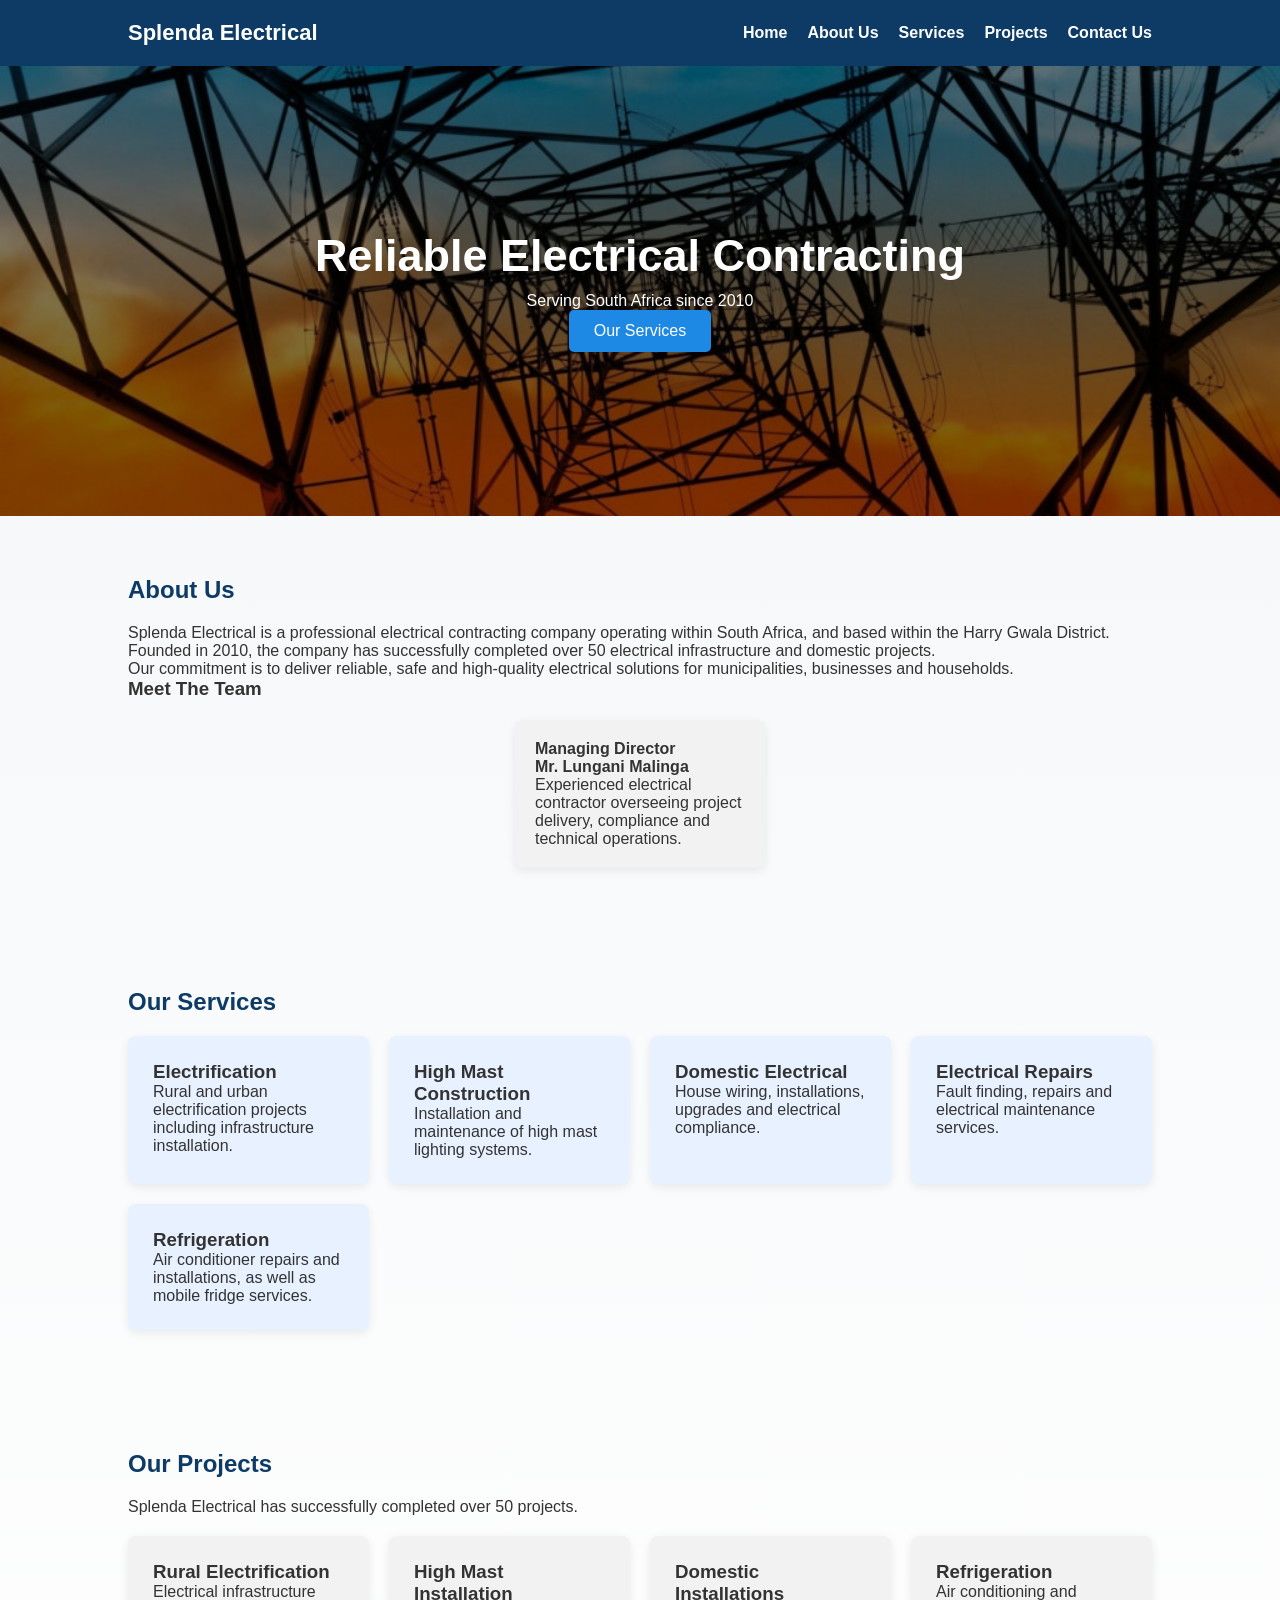
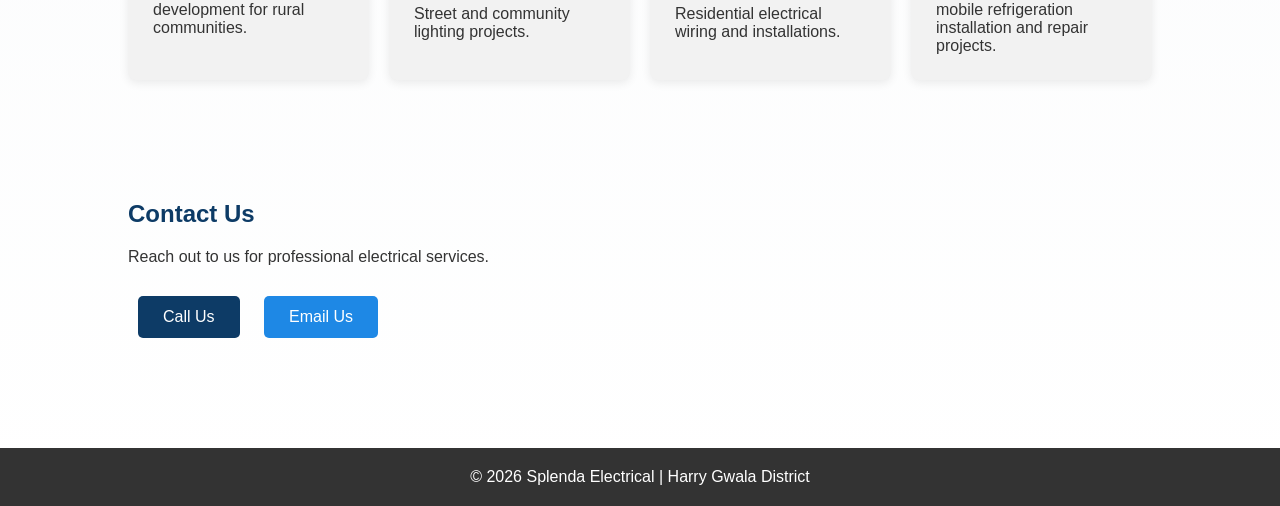
==== index.html @ 77dde3cf "Add files via upload" ====
<!DOCTYPE html>
<html lang="en">
<head>
<meta charset="UTF-8">
<meta name="viewport" content="width=device-width, initial-scale=1.0">
<title>Splenda Electrical</title>
<link rel="stylesheet" href="style.css">
<script defer src="script.js"></script>
</head>

<body>

<!-- Navigation -->
<nav>
    <div class="logo">Splenda Electrical</div>

    <ul class="nav-links">
        <li><a href="#home">Home</a></li>
        <li><a href="#about">About Us</a></li>
        <li><a href="#services">Services</a></li>
        <li><a href="#projects">Projects</a></li>
        <li><a href="#contact">Contact Us</a></li>
    </ul>
</nav>


<!-- Header -->
<header id="home"> 
    <div class="header-content">
        <h1>Reliable Electrical Contracting</h1>
        <p>Serving South Africa since 2010</p>
        <button onclick="scrollToSection('services')">Our Services</button>
    </div>
</header>


<!-- About -->
<section id="about">
<h2>About Us</h2>

<p>
Splenda Electrical is a professional electrical contracting company operating
within South Africa, and based within the Harry Gwala District. Founded in 2010, the company has successfully
completed over 50 electrical infrastructure and domestic projects.
</p>

<p>
Our commitment is to deliver reliable, safe and high-quality electrical
solutions for municipalities, businesses and households.
</p>


<h3>Meet The Team</h3>

<div class="team">

<div class="team-card">
<h4>Managing Director</h4>
<p><strong>Mr. Lungani Malinga</strong></p>
<p>Experienced electrical contractor overseeing project delivery, compliance and technical operations.</p>
</div>

</div>
</section>



<!-- Services -->
<section id="services">

<h2>Our Services</h2>

<div class="services-grid">

<div class="service-card">
<h3>Electrification</h3>
<p>Rural and urban electrification projects including infrastructure installation.</p>
</div>

<div class="service-card">
<h3>High Mast Construction</h3>
<p>Installation and maintenance of high mast lighting systems.</p>
</div>

<div class="service-card">
<h3>Domestic Electrical</h3>
<p>House wiring, installations, upgrades and electrical compliance.</p>
</div>

<div class="service-card">
<h3>Electrical Repairs</h3>
<p>Fault finding, repairs and electrical maintenance services.</p>
</div>

<div class="service-card">
<h3>Refrigeration</h3>
<p>Air conditioner repairs and installations, as well as mobile fridge services.</p>
</div>

</div>

</section>



<!-- Projects -->
<section id="projects">

<h2>Our Projects</h2>

<p>Splenda Electrical has successfully completed over 50 projects.</p>

<div class="projects-grid">

<div class="project-card" onclick="showProject('rural')">
<h3>Rural Electrification</h3>
<p>Electrical infrastructure development for rural communities.</p>
</div>

<div class="project-card" onclick="showProject('mast')">
<h3>High Mast Installation</h3>
<p>Street and community lighting projects.</p>
</div>

<div class="project-card" onclick="showProject('domestic')">
<h3>Domestic Installations</h3>
<p>Residential electrical wiring and installations.</p>
</div>

<div class="project-card" onclick="showProject('refrigeration')">
<h3>Refrigeration</h3>
<p>Air conditioning and mobile refrigeration installation and repair projects.</p>
</div>

</div>

<div id="project-gallery"></div>

</section>


<!-- Contact -->
<section id="contact">

<h2>Contact Us</h2>

<p>Reach out to us for professional electrical services.</p>

<div class="contact-buttons">
 
<a class="call-btn" href="tel:+27000000000">Call Us</a>

<a class="email-btn" href="mailto:info@splendaelectrical.co.za">Email Us</a>

</div>

</section>


<footer>
<p>© 2026 Splenda Electrical | Harry Gwala District</p>
</footer>

</body>
</html>
---- style.css ----
*{
margin:0;
padding:0;
box-sizing:border-box;
font-family:Arial, Helvetica, sans-serif;
}

body{
font-family: Arial, Helvetica, sans-serif;
margin:0;
background: linear-gradient(to bottom, #f4f6f8, #ffffff);
color:#333;
}


/* NAVBAR */

nav{
display:flex;
justify-content:space-between;
align-items:center;
padding:20px 10%;
background:#0d3b66;
color:white;
position:sticky;
top:0;
}

.logo{
font-size:22px;
font-weight:bold;
}

.nav-links{
display:flex;
list-style:none;
}

.nav-links li{
margin-left:20px;
}

.nav-links a{
color:white;
text-decoration:none;
font-weight:bold;
}


/* HEADER */

header{
height:450px;
background:url("images/header.jpg") center/cover no-repeat;
position:relative;
display:flex;
align-items:center;
justify-content:center;
text-align:center;
}

header::before{
content:"";
position:absolute;
top:0;
left:0;
width:100%;
height:100%;
background:rgba(0,0,0,0.5);
}

.header-content{
position:relative;
color:white;
}

.header-content h1{
font-size:45px;
margin-bottom:10px;
}

.header-content button{
padding:12px 25px;
border:none;
background:#1e88e5;
color:white;
font-size:16px;
cursor:pointer;
border-radius:5px;
}


/* SECTIONS */

section{
padding:60px 10%;
}

.service-card,
.project-card,
.team-card{
background:white;
padding:25px;
border-radius:8px;
box-shadow:0 3px 10px rgba(0,0,0,0.08);
transition:0.3s;
}

.service-card:hover,
.project-card:hover{
transform:translateY(-5px);
}

section h2{
color:#0d3b66;
margin-bottom:20px;
}


/* TEAM */

.team{
display:flex;
gap:20px;
justify-content:center;
margin-top:20px;
}

.team-card{
background:#f2f2f2;
padding:20px;
border-radius:8px;
width:250px;
}


/* SERVICES */

.services-grid{
display:grid;
grid-template-columns:repeat(auto-fit,minmax(220px,1fr));
gap:20px;
margin-top:20px;
}

.service-card{
background:#e8f1ff;
padding:25px;
border-radius:8px;
transition:0.3s;
}

.service-card:hover{
transform:translateY(-5px);
}


/* PROJECTS */

.projects-grid{
display:grid;
grid-template-columns:repeat(auto-fit,minmax(220px,1fr));
gap:20px;
margin-top:20px;
}

.project-card{
background:#f2f2f2;
padding:25px;
border-radius:8px;
transition:0.3s;
}

.project-card:hover{
background:#dbe9ff;
}


/* CONTACT */

.contact-buttons{
margin-top:20px;
}

.call-btn,
.email-btn{
display:inline-block;
padding:12px 25px;
margin:10px;
text-decoration:none;
border-radius:5px;
color:white;
}

.call-btn{
background:#0d3b66;
}

.email-btn{
background:#1e88e5;
}


/* FOOTER */

footer{
background:#333;
color:white;
text-align:center;
padding:20px;
margin-top:40px;
}

.gallery{
display:grid;
grid-template-columns:repeat(auto-fit,minmax(250px,1fr));
gap:20px;
margin-top:30px;
}

.gallery img{
width:100%;
border-radius:6px;
box-shadow:0 3px 8px rgba(0,0,0,0.2);
}
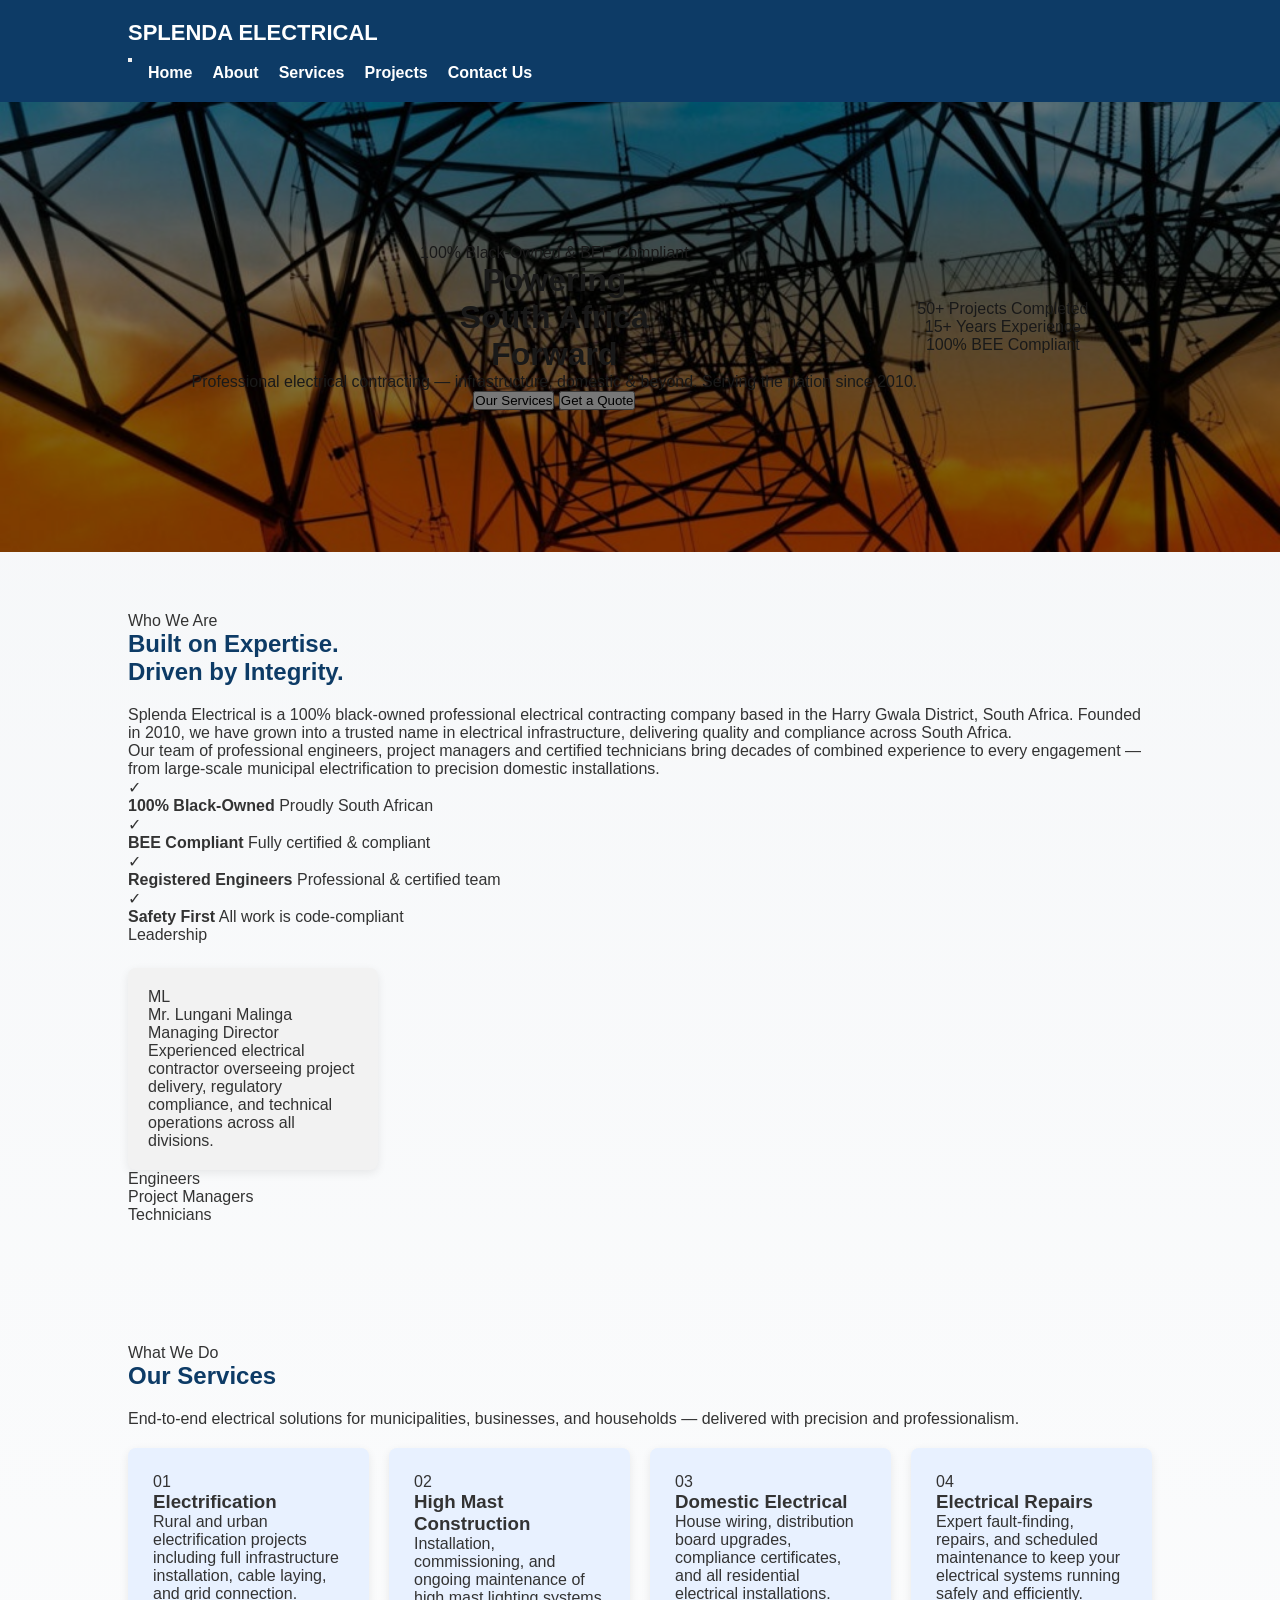
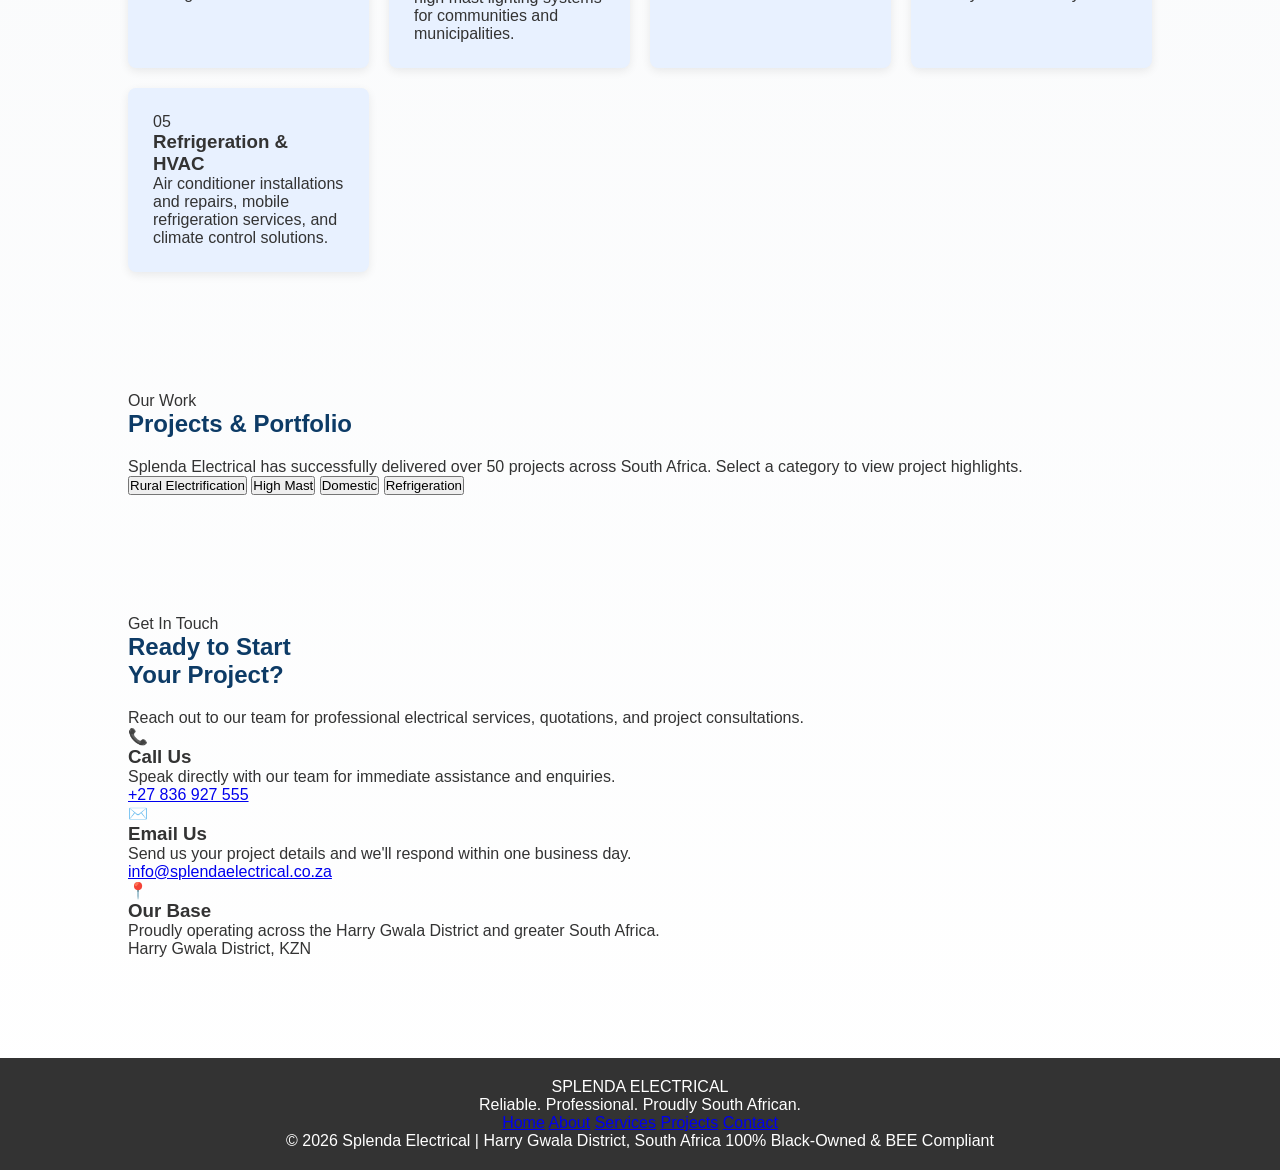
==== commit de158f29: "Revise index.html for branding and content updates Updated the HTML structure and content for improv" ====
--- a/index.html
+++ b/index.html
@@ -1,165 +1,281 @@
 <!DOCTYPE html>
 <html lang="en">
 <head>
-<meta charset="UTF-8">
-<meta name="viewport" content="width=device-width, initial-scale=1.0">
-<title>Splenda Electrical</title>
-<link rel="stylesheet" href="style.css">
-<script defer src="script.js"></script>
+  <meta charset="UTF-8" />
+  <meta name="viewport" content="width=device-width, initial-scale=1.0" />
+  <title>Splenda Electrical | Professional Electrical Contracting</title>
+  <link rel="preconnect" href="https://fonts.googleapis.com" />
+  <link rel="preconnect" href="https://fonts.gstatic.com" crossorigin />
+  <link href="https://fonts.googleapis.com/css2?family=Barlow+Condensed:wght@400;600;700;800&family=Barlow:wght@300;400;500;600&display=swap" rel="stylesheet" />
+  <link rel="stylesheet" href="style.css" />
+  <script defer src="script.js"></script>
 </head>
-
 <body>
 
-<!-- Navigation -->
-<nav>
-    <div class="logo">Splenda Electrical</div>
-
-    <ul class="nav-links">
-        <li><a href="#home">Home</a></li>
-        <li><a href="#about">About Us</a></li>
-        <li><a href="#services">Services</a></li>
-        <li><a href="#projects">Projects</a></li>
-        <li><a href="#contact">Contact Us</a></li>
-    </ul>
-</nav>
-
-
-<!-- Header -->
-<header id="home"> 
-    <div class="header-content">
-        <h1>Reliable Electrical Contracting</h1>
-        <p>Serving South Africa since 2010</p>
-        <button onclick="scrollToSection('services')">Our Services</button>
-    </div>
-</header>
-
-
-<!-- About -->
-<section id="about">
-<h2>About Us</h2>
-
-<p>
-Splenda Electrical is a professional electrical contracting company operating
-within South Africa, and based within the Harry Gwala District. Founded in 2010, the company has successfully
-completed over 50 electrical infrastructure and domestic projects.
-</p>
-
-<p>
-Our commitment is to deliver reliable, safe and high-quality electrical
-solutions for municipalities, businesses and households.
-</p>
-
-
-<h3>Meet The Team</h3>
-
-<div class="team">
-
-<div class="team-card">
-<h4>Managing Director</h4>
-<p><strong>Mr. Lungani Malinga</strong></p>
-<p>Experienced electrical contractor overseeing project delivery, compliance and technical operations.</p>
-</div>
-
-</div>
-</section>
-
-
-
-<!-- Services -->
-<section id="services">
-
-<h2>Our Services</h2>
-
-<div class="services-grid">
-
-<div class="service-card">
-<h3>Electrification</h3>
-<p>Rural and urban electrification projects including infrastructure installation.</p>
-</div>
-
-<div class="service-card">
-<h3>High Mast Construction</h3>
-<p>Installation and maintenance of high mast lighting systems.</p>
-</div>
-
-<div class="service-card">
-<h3>Domestic Electrical</h3>
-<p>House wiring, installations, upgrades and electrical compliance.</p>
-</div>
-
-<div class="service-card">
-<h3>Electrical Repairs</h3>
-<p>Fault finding, repairs and electrical maintenance services.</p>
-</div>
-
-<div class="service-card">
-<h3>Refrigeration</h3>
-<p>Air conditioner repairs and installations, as well as mobile fridge services.</p>
-</div>
-
-</div>
-
-</section>
-
-
-
-<!-- Projects -->
-<section id="projects">
-
-<h2>Our Projects</h2>
-
-<p>Splenda Electrical has successfully completed over 50 projects.</p>
-
-<div class="projects-grid">
-
-<div class="project-card" onclick="showProject('rural')">
-<h3>Rural Electrification</h3>
-<p>Electrical infrastructure development for rural communities.</p>
-</div>
-
-<div class="project-card" onclick="showProject('mast')">
-<h3>High Mast Installation</h3>
-<p>Street and community lighting projects.</p>
-</div>
-
-<div class="project-card" onclick="showProject('domestic')">
-<h3>Domestic Installations</h3>
-<p>Residential electrical wiring and installations.</p>
-</div>
-
-<div class="project-card" onclick="showProject('refrigeration')">
-<h3>Refrigeration</h3>
-<p>Air conditioning and mobile refrigeration installation and repair projects.</p>
-</div>
-
-</div>
-
-<div id="project-gallery"></div>
-
-</section>
-
-
-<!-- Contact -->
-<section id="contact">
-
-<h2>Contact Us</h2>
-
-<p>Reach out to us for professional electrical services.</p>
-
-<div class="contact-buttons">
- 
-<a class="call-btn" href="tel:+27000000000">Call Us</a>
-
-<a class="email-btn" href="mailto:info@splendaelectrical.co.za">Email Us</a>
-
-</div>
-
-</section>
-
-
-<footer>
-<p>© 2026 Splenda Electrical | Harry Gwala District</p>
-</footer>
+  <!-- ══════════════ NAVBAR ══════════════ -->
+  <nav id="navbar">
+    <div class="nav-inner">
+      <div class="logo">
+        <span class="logo-main">SPLENDA</span>
+        <span class="logo-sub">ELECTRICAL</span>
+      </div>
+
+      <button class="hamburger" id="hamburger" aria-label="Toggle menu">
+        <span></span><span></span><span></span>
+      </button>
+
+      <ul class="nav-links" id="nav-links">
+        <li><a href="#home" class="nav-link">Home</a></li>
+        <li><a href="#about" class="nav-link">About</a></li>
+        <li><a href="#services" class="nav-link">Services</a></li>
+        <li><a href="#projects" class="nav-link">Projects</a></li>
+        <li><a href="#contact" class="nav-link nav-cta">Contact Us</a></li>
+      </ul>
+    </div>
+  </nav>
+
+
+  <!-- ══════════════ HERO ══════════════ -->
+  <header id="home">
+    <div class="hero-overlay"></div>
+    <div class="hero-content">
+      <div class="hero-badge">100% Black-Owned &amp; BEE Compliant</div>
+      <h1 class="hero-title">
+        Powering<br />
+        <span class="accent">South Africa</span><br />
+        Forward
+      </h1>
+      <p class="hero-sub">Professional electrical contracting — infrastructure, domestic &amp; beyond. Serving the nation since 2010.</p>
+      <div class="hero-actions">
+        <button class="btn-primary" onclick="scrollToSection('services')">Our Services</button>
+        <button class="btn-ghost" onclick="scrollToSection('contact')">Get a Quote</button>
+      </div>
+    </div>
+    <div class="hero-stats">
+      <div class="stat">
+        <span class="stat-num">50+</span>
+        <span class="stat-label">Projects Completed</span>
+      </div>
+      <div class="stat-divider"></div>
+      <div class="stat">
+        <span class="stat-num">15+</span>
+        <span class="stat-label">Years Experience</span>
+      </div>
+      <div class="stat-divider"></div>
+      <div class="stat">
+        <span class="stat-num">100%</span>
+        <span class="stat-label">BEE Compliant</span>
+      </div>
+    </div>
+  </header>
+
+
+  <!-- ══════════════ ABOUT ══════════════ -->
+  <section id="about" class="section">
+    <div class="container">
+
+      <div class="section-label">Who We Are</div>
+      <h2 class="section-title">Built on Expertise.<br />Driven by Integrity.</h2>
+
+      <div class="about-grid">
+        <div class="about-text">
+          <p>Splenda Electrical is a 100% black-owned professional electrical contracting company based in the Harry Gwala District, South Africa. Founded in 2010, we have grown into a trusted name in electrical infrastructure, delivering quality and compliance across South Africa.</p>
+          <p>Our team of professional engineers, project managers and certified technicians bring decades of combined experience to every engagement — from large-scale municipal electrification to precision domestic installations.</p>
+
+          <div class="credentials">
+            <div class="credential-item">
+              <div class="credential-icon">✓</div>
+              <div>
+                <strong>100% Black-Owned</strong>
+                <span>Proudly South African</span>
+              </div>
+            </div>
+            <div class="credential-item">
+              <div class="credential-icon">✓</div>
+              <div>
+                <strong>BEE Compliant</strong>
+                <span>Fully certified &amp; compliant</span>
+              </div>
+            </div>
+            <div class="credential-item">
+              <div class="credential-icon">✓</div>
+              <div>
+                <strong>Registered Engineers</strong>
+                <span>Professional &amp; certified team</span>
+              </div>
+            </div>
+            <div class="credential-item">
+              <div class="credential-icon">✓</div>
+              <div>
+                <strong>Safety First</strong>
+                <span>All work is code-compliant</span>
+              </div>
+            </div>
+          </div>
+        </div>
+
+        <div class="about-team">
+          <div class="section-label" style="margin-bottom:24px;">Leadership</div>
+          <div class="team-card">
+            <div class="team-avatar">ML</div>
+            <div class="team-info">
+              <div class="team-name">Mr. Lungani Malinga</div>
+              <div class="team-role">Managing Director</div>
+              <p class="team-bio">Experienced electrical contractor overseeing project delivery, regulatory compliance, and technical operations across all divisions.</p>
+            </div>
+          </div>
+
+          <div class="team-pillars">
+            <div class="pillar">
+              <span class="pillar-icon"></span>
+              <span>Engineers</span>
+            </div>
+            <div class="pillar">
+              <span class="pillar-icon"></span>
+              <span>Project Managers</span>
+            </div>
+            <div class="pillar">
+              <span class="pillar-icon"></span>
+              <span>Technicians</span>
+            </div>
+          </div>
+        </div>
+      </div>
+
+    </div>
+  </section>
+
+
+  <!-- ══════════════ SERVICES ══════════════ -->
+  <section id="services" class="section section-dark">
+    <div class="container">
+
+      <div class="section-label light">What We Do</div>
+      <h2 class="section-title light">Our Services</h2>
+      <p class="section-intro light">End-to-end electrical solutions for municipalities, businesses, and households — delivered with precision and professionalism.</p>
+
+      <div class="services-grid">
+
+        <div class="service-card">
+          <div class="service-num">01</div>
+          <div class="service-icon"></div>
+          <h3>Electrification</h3>
+          <p>Rural and urban electrification projects including full infrastructure installation, cable laying, and grid connection.</p>
+        </div>
+
+        <div class="service-card">
+          <div class="service-num">02</div>
+          <div class="service-icon"></div>
+          <h3>High Mast Construction</h3>
+          <p>Installation, commissioning, and ongoing maintenance of high mast lighting systems for communities and municipalities.</p>
+        </div>
+
+        <div class="service-card">
+          <div class="service-num">03</div>
+          <div class="service-icon"></div>
+          <h3>Domestic Electrical</h3>
+          <p>House wiring, distribution board upgrades, compliance certificates, and all residential electrical installations.</p>
+        </div>
+
+        <div class="service-card">
+          <div class="service-num">04</div>
+          <div class="service-icon"></div>
+          <h3>Electrical Repairs</h3>
+          <p>Expert fault-finding, repairs, and scheduled maintenance to keep your electrical systems running safely and efficiently.</p>
+        </div>
+
+        <div class="service-card">
+          <div class="service-num">05</div>
+          <div class="service-icon"></div>
+          <h3>Refrigeration &amp; HVAC</h3>
+          <p>Air conditioner installations and repairs, mobile refrigeration services, and climate control solutions.</p>
+        </div>
+
+      </div>
+
+    </div>
+  </section>
+
+
+  <!-- ══════════════ PROJECTS ══════════════ -->
+  <section id="projects" class="section">
+    <div class="container">
+
+      <div class="section-label">Our Work</div>
+      <h2 class="section-title">Projects &amp; Portfolio</h2>
+      <p class="section-intro">Splenda Electrical has successfully delivered over 50 projects across South Africa. Select a category to view project highlights.</p>
+
+      <div class="project-tabs">
+        <button class="tab-btn active" onclick="showProject('rural', this)">Rural Electrification</button>
+        <button class="tab-btn" onclick="showProject('mast', this)">High Mast</button>
+        <button class="tab-btn" onclick="showProject('domestic', this)">Domestic</button>
+        <button class="tab-btn" onclick="showProject('refrigeration', this)">Refrigeration</button>
+      </div>
+
+      <div id="project-gallery" class="project-gallery-wrap"></div>
+
+    </div>
+  </section>
+
+
+  <!-- ══════════════ CONTACT ══════════════ -->
+  <section id="contact" class="section section-dark">
+    <div class="container">
+
+      <div class="section-label light">Get In Touch</div>
+      <h2 class="section-title light">Ready to Start<br />Your Project?</h2>
+      <p class="section-intro light">Reach out to our team for professional electrical services, quotations, and project consultations.</p>
+
+      <div class="contact-grid">
+
+        <div class="contact-card">
+          <div class="contact-card-icon">📞</div>
+          <h3>Call Us</h3>
+          <p>Speak directly with our team for immediate assistance and enquiries.</p>
+          <a class="btn-primary" href="tel:+27836927555">+27 836 927 555</a>
+        </div>
+
+        <div class="contact-card">
+          <div class="contact-card-icon">✉️</div>
+          <h3>Email Us</h3>
+          <p>Send us your project details and we'll respond within one business day.</p>
+          <a class="btn-primary" href="mailto:info@splendaelectrical.co.za">info@splendaelectrical.co.za</a>
+        </div>
+
+        <div class="contact-card">
+          <div class="contact-card-icon">📍</div>
+          <h3>Our Base</h3>
+          <p>Proudly operating across the Harry Gwala District and greater South Africa.</p>
+          <span class="btn-primary" style="cursor:default;">Harry Gwala District, KZN</span>
+        </div>
+
+      </div>
+
+    </div>
+  </section>
+
+
+  <!-- ══════════════ FOOTER ══════════════ -->
+  <footer>
+    <div class="footer-inner">
+      <div class="footer-logo">
+        <span class="logo-main">SPLENDA</span>
+        <span class="logo-sub">ELECTRICAL</span>
+      </div>
+      <p class="footer-tagline">Reliable. Professional. Proudly South African.</p>
+      <div class="footer-links">
+        <a href="#home">Home</a>
+        <a href="#about">About</a>
+        <a href="#services">Services</a>
+        <a href="#projects">Projects</a>
+        <a href="#contact">Contact</a>
+      </div>
+      <div class="footer-bottom">
+        <span>© 2026 Splenda Electrical | Harry Gwala District, South Africa</span>
+        <span>100% Black-Owned &amp; BEE Compliant</span>
+      </div>
+    </div>
+  </footer>
 
 </body>
-</html>+</html>
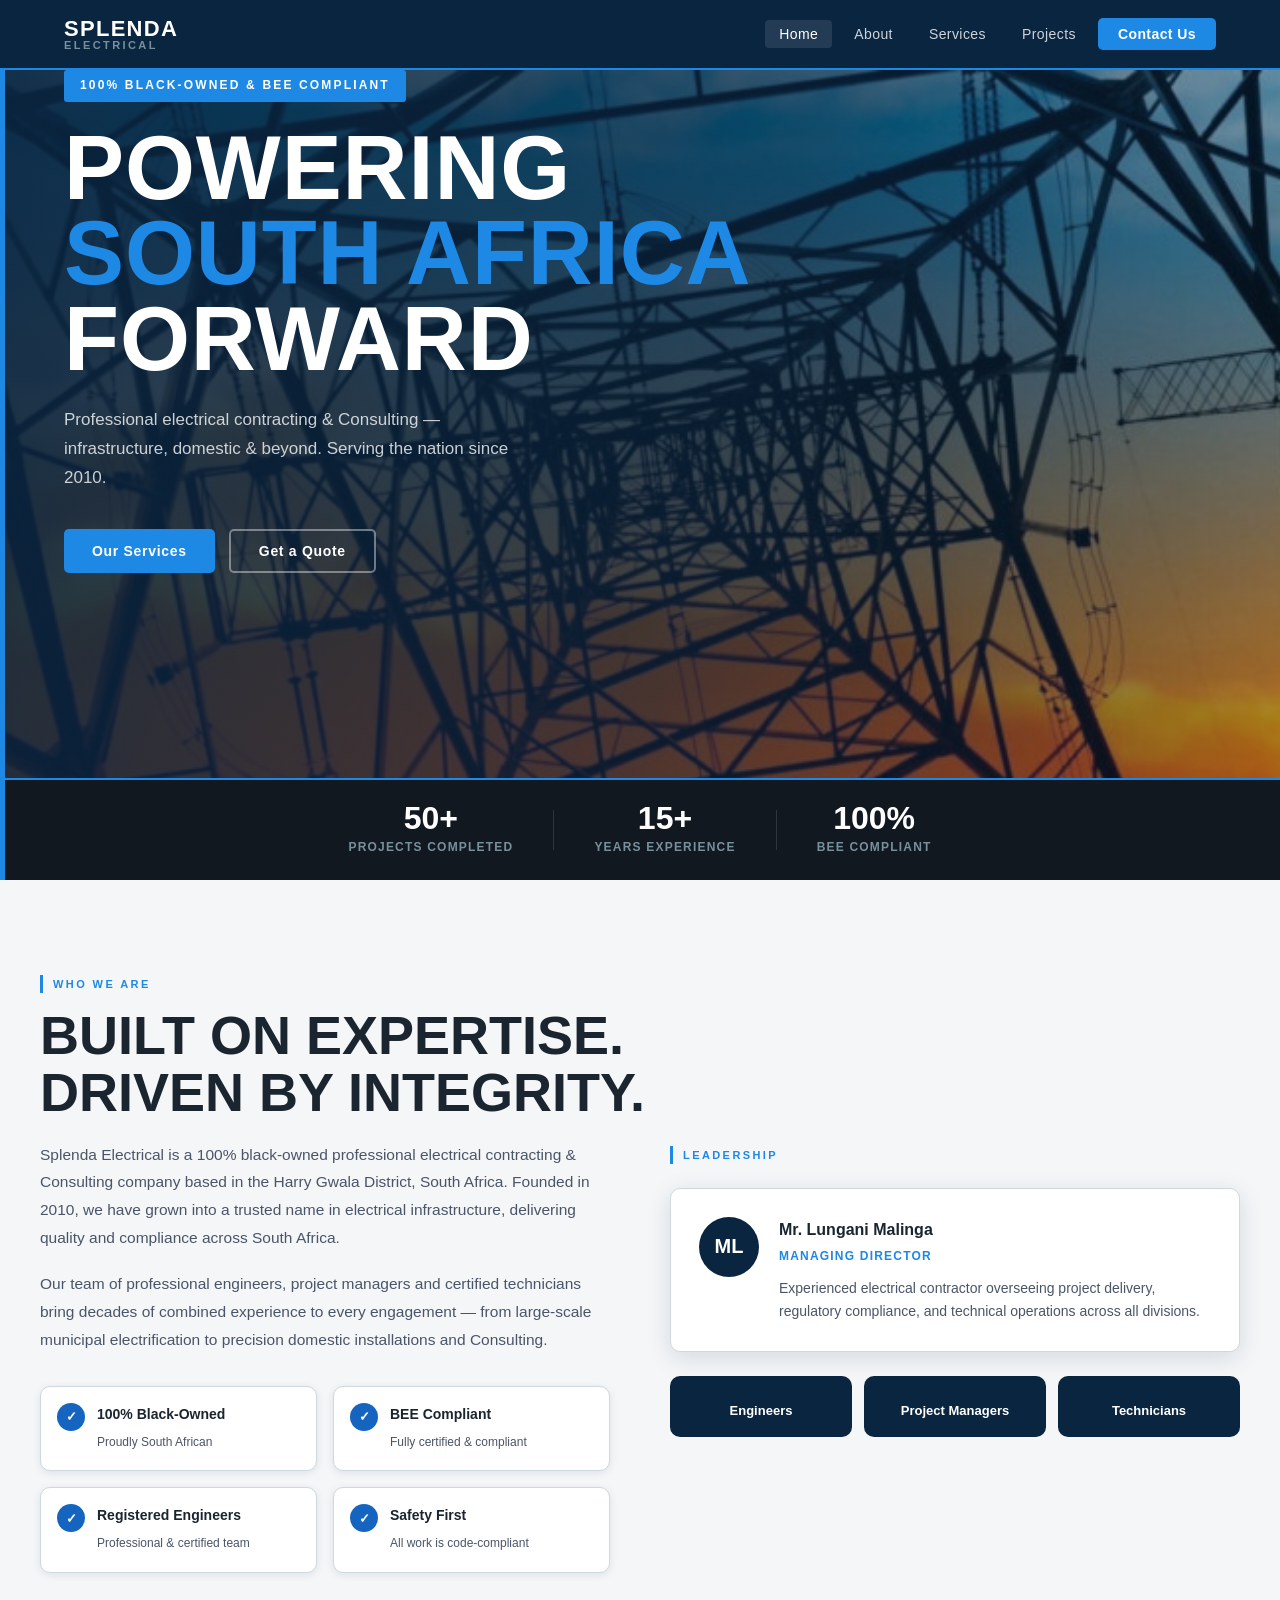
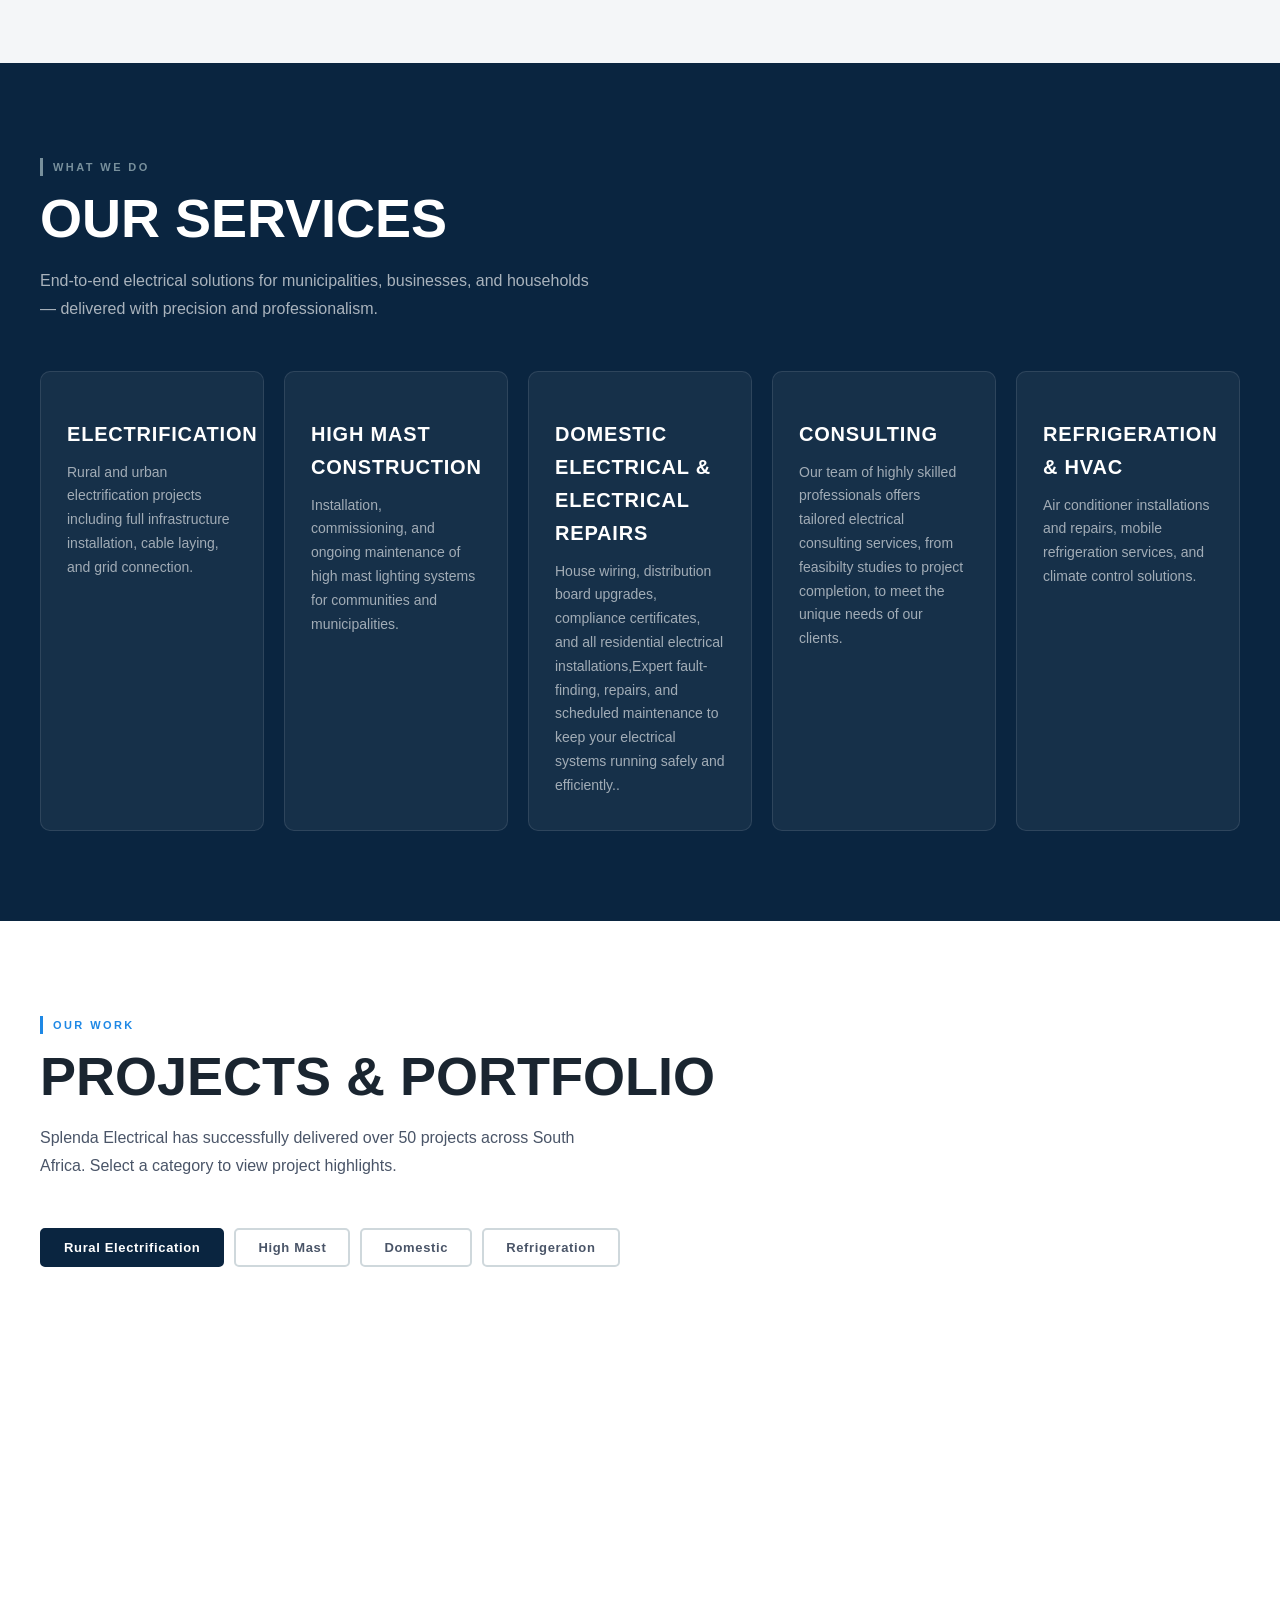
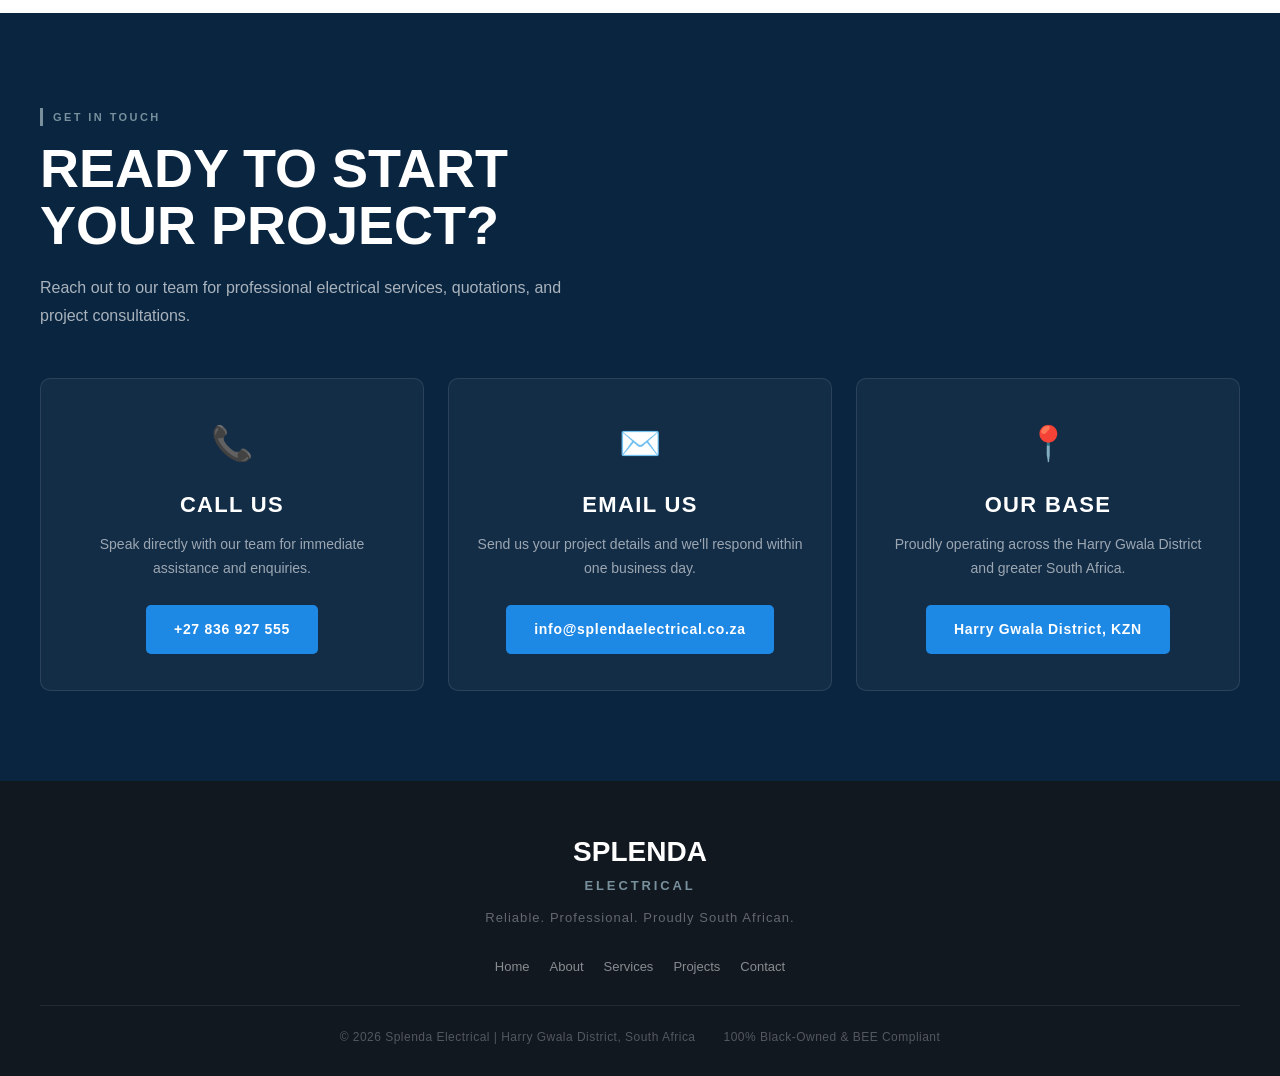
==== commit badeffd1: "Modify title and enhance services section Updated title and added consulting services to the offerin" ====
--- a/index.html
+++ b/index.html
@@ -3,7 +3,7 @@
 <head>
   <meta charset="UTF-8" />
   <meta name="viewport" content="width=device-width, initial-scale=1.0" />
-  <title>Splenda Electrical | Professional Electrical Contracting</title>
+  <title>Splenda Electrical | Professional Electrical Contracting & Consulting</title>
   <link rel="preconnect" href="https://fonts.googleapis.com" />
   <link rel="preconnect" href="https://fonts.gstatic.com" crossorigin />
   <link href="https://fonts.googleapis.com/css2?family=Barlow+Condensed:wght@400;600;700;800&family=Barlow:wght@300;400;500;600&display=swap" rel="stylesheet" />
@@ -45,7 +45,7 @@
         <span class="accent">South Africa</span><br />
         Forward
       </h1>
-      <p class="hero-sub">Professional electrical contracting — infrastructure, domestic &amp; beyond. Serving the nation since 2010.</p>
+      <p class="hero-sub">Professional electrical contracting & Consulting — infrastructure, domestic &amp; beyond. Serving the nation since 2010.</p>
       <div class="hero-actions">
         <button class="btn-primary" onclick="scrollToSection('services')">Our Services</button>
         <button class="btn-ghost" onclick="scrollToSection('contact')">Get a Quote</button>
@@ -79,8 +79,8 @@
 
       <div class="about-grid">
         <div class="about-text">
-          <p>Splenda Electrical is a 100% black-owned professional electrical contracting company based in the Harry Gwala District, South Africa. Founded in 2010, we have grown into a trusted name in electrical infrastructure, delivering quality and compliance across South Africa.</p>
-          <p>Our team of professional engineers, project managers and certified technicians bring decades of combined experience to every engagement — from large-scale municipal electrification to precision domestic installations.</p>
+          <p>Splenda Electrical is a 100% black-owned professional electrical contracting & Consulting company based in the Harry Gwala District, South Africa. Founded in 2010, we have grown into a trusted name in electrical infrastructure, delivering quality and compliance across South Africa.</p>
+          <p>Our team of professional engineers, project managers and certified technicians bring decades of combined experience to every engagement — from large-scale municipal electrification to precision domestic installations and Consulting.</p>
 
           <div class="credentials">
             <div class="credential-item">
@@ -157,35 +157,35 @@
       <div class="services-grid">
 
         <div class="service-card">
-          <div class="service-num">01</div>
+          <div class="service-num"></div>
           <div class="service-icon"></div>
           <h3>Electrification</h3>
           <p>Rural and urban electrification projects including full infrastructure installation, cable laying, and grid connection.</p>
         </div>
 
         <div class="service-card">
-          <div class="service-num">02</div>
+          <div class="service-num"></div>
           <div class="service-icon"></div>
           <h3>High Mast Construction</h3>
           <p>Installation, commissioning, and ongoing maintenance of high mast lighting systems for communities and municipalities.</p>
         </div>
 
         <div class="service-card">
-          <div class="service-num">03</div>
-          <div class="service-icon"></div>
-          <h3>Domestic Electrical</h3>
-          <p>House wiring, distribution board upgrades, compliance certificates, and all residential electrical installations.</p>
-        </div>
-
-        <div class="service-card">
-          <div class="service-num">04</div>
-          <div class="service-icon"></div>
-          <h3>Electrical Repairs</h3>
-          <p>Expert fault-finding, repairs, and scheduled maintenance to keep your electrical systems running safely and efficiently.</p>
-        </div>
-
-        <div class="service-card">
-          <div class="service-num">05</div>
+          <div class="service-num"></div>
+          <div class="service-icon"></div>
+          <h3>Domestic Electrical & Electrical Repairs</h3>
+          <p>House wiring, distribution board upgrades, compliance certificates, and all residential electrical installations,Expert fault-finding, repairs, and scheduled maintenance to keep your electrical systems running safely and efficiently..</p>
+        </div>
+
+        <div class="service-card">
+          <div class="service-num"></div>
+          <div class="service-icon"></div>
+          <h3>Consulting</h3>
+          <p>Our team of highly skilled professionals offers tailored electrical consulting services, from feasibilty studies to project completion, to meet the unique needs of our clients.</p>
+        </div>
+
+        <div class="service-card">
+          <div class="service-num"></div>
           <div class="service-icon"></div>
           <h3>Refrigeration &amp; HVAC</h3>
           <p>Air conditioner installations and repairs, mobile refrigeration services, and climate control solutions.</p>
--- a/style.css
+++ b/style.css
@@ -1,225 +1,814 @@
-*{
-margin:0;
-padding:0;
-box-sizing:border-box;
-font-family:Arial, Helvetica, sans-serif;
-}
-
-body{
-font-family: Arial, Helvetica, sans-serif;
-margin:0;
-background: linear-gradient(to bottom, #f4f6f8, #ffffff);
-color:#333;
-}
-
-
-/* NAVBAR */
-
-nav{
-display:flex;
-justify-content:space-between;
-align-items:center;
-padding:20px 10%;
-background:#0d3b66;
-color:white;
-position:sticky;
-top:0;
-}
-
-.logo{
-font-size:22px;
-font-weight:bold;
-}
-
-.nav-links{
-display:flex;
-list-style:none;
-}
-
-.nav-links li{
-margin-left:20px;
-}
-
-.nav-links a{
-color:white;
-text-decoration:none;
-font-weight:bold;
-}
-
-
-/* HEADER */
-
-header{
-height:450px;
-background:url("images/header.jpg") center/cover no-repeat;
-position:relative;
-display:flex;
-align-items:center;
-justify-content:center;
-text-align:center;
-}
-
-header::before{
-content:"";
-position:absolute;
-top:0;
-left:0;
-width:100%;
-height:100%;
-background:rgba(0,0,0,0.5);
-}
-
-.header-content{
-position:relative;
-color:white;
-}
-
-.header-content h1{
-font-size:45px;
-margin-bottom:10px;
-}
-
-.header-content button{
-padding:12px 25px;
-border:none;
-background:#1e88e5;
-color:white;
-font-size:16px;
-cursor:pointer;
-border-radius:5px;
-}
-
-
-/* SECTIONS */
-
-section{
-padding:60px 10%;
-}
-
-.service-card,
-.project-card,
-.team-card{
-background:white;
-padding:25px;
-border-radius:8px;
-box-shadow:0 3px 10px rgba(0,0,0,0.08);
-transition:0.3s;
-}
-
-.service-card:hover,
-.project-card:hover{
-transform:translateY(-5px);
-}
-
-section h2{
-color:#0d3b66;
-margin-bottom:20px;
-}
-
-
-/* TEAM */
-
-.team{
-display:flex;
-gap:20px;
-justify-content:center;
-margin-top:20px;
-}
-
-.team-card{
-background:#f2f2f2;
-padding:20px;
-border-radius:8px;
-width:250px;
-}
-
-
-/* SERVICES */
-
-.services-grid{
-display:grid;
-grid-template-columns:repeat(auto-fit,minmax(220px,1fr));
-gap:20px;
-margin-top:20px;
-}
-
-.service-card{
-background:#e8f1ff;
-padding:25px;
-border-radius:8px;
-transition:0.3s;
-}
-
-.service-card:hover{
-transform:translateY(-5px);
-}
-
-
-/* PROJECTS */
-
-.projects-grid{
-display:grid;
-grid-template-columns:repeat(auto-fit,minmax(220px,1fr));
-gap:20px;
-margin-top:20px;
-}
-
-.project-card{
-background:#f2f2f2;
-padding:25px;
-border-radius:8px;
-transition:0.3s;
-}
-
-.project-card:hover{
-background:#dbe9ff;
-}
-
-
-/* CONTACT */
-
-.contact-buttons{
-margin-top:20px;
-}
-
-.call-btn,
-.email-btn{
-display:inline-block;
-padding:12px 25px;
-margin:10px;
-text-decoration:none;
-border-radius:5px;
-color:white;
-}
-
-.call-btn{
-background:#0d3b66;
-}
-
-.email-btn{
-background:#1e88e5;
-}
-
-
-/* FOOTER */
-
-footer{
-background:#333;
-color:white;
-text-align:center;
-padding:20px;
-margin-top:40px;
-}
-
-.gallery{
-display:grid;
-grid-template-columns:repeat(auto-fit,minmax(250px,1fr));
-gap:20px;
-margin-top:30px;
-}
-
-.gallery img{
-width:100%;
-border-radius:6px;
-box-shadow:0 3px 8px rgba(0,0,0,0.2);
-}+/* ══════════════════════════════════════════
+   SPLENDA ELECTRICAL — CORPORATE STYLESHEET
+   Palette: Navy Blue · Steel Grey · Black · White
+   ══════════════════════════════════════════ */
+
+:root {
+  --navy:          #0a2540;
+  --navy-light:    #0f3460;
+  --blue:          #1565c0;
+  --blue-bright:   #1e88e5;
+  --steel:         #546e7a;
+  --steel-light:   #78909c;
+  --grey-bg:       #eceff1;
+  --grey-border:   #cfd8dc;
+  --dark:          #111820;
+  --white:         #ffffff;
+  --off-white:     #f4f6f8;
+  --text:          #1a2530;
+  --text-light:    #4a5568;
+  --shadow-sm:     0 2px 8px rgba(10,37,64,0.09);
+  --shadow-md:     0 6px 24px rgba(10,37,64,0.13);
+  --shadow-lg:     0 16px 48px rgba(10,37,64,0.18);
+  --radius:        10px;
+  --transition:    0.28s ease;
+}
+
+/* ── Reset ── */
+*, *::before, *::after {
+  margin: 0; padding: 0; box-sizing: border-box;
+}
+
+html { scroll-behavior: smooth; }
+
+body {
+  font-family: 'Barlow', sans-serif;
+  font-weight: 400;
+  color: var(--text);
+  background: var(--white);
+  line-height: 1.65;
+  -webkit-font-smoothing: antialiased;
+}
+
+img { display: block; width: 100%; }
+a   { text-decoration: none; }
+
+/* ══════════════════════════════════════════
+   NAVBAR
+   ══════════════════════════════════════════ */
+#navbar {
+  position: sticky;
+  top: 0;
+  z-index: 1000;
+  background: var(--navy);
+  border-bottom: 2px solid var(--blue-bright);
+  transition: box-shadow var(--transition);
+}
+
+#navbar.scrolled { box-shadow: var(--shadow-lg); }
+
+.nav-inner {
+  max-width: 1200px;
+  margin: 0 auto;
+  padding: 0 24px;
+  height: 68px;
+  display: flex;
+  align-items: center;
+  justify-content: space-between;
+}
+
+.logo {
+  display: flex;
+  flex-direction: column;
+  line-height: 1;
+  letter-spacing: 0.08em;
+}
+
+.logo-main {
+  font-family: 'Barlow Condensed', sans-serif;
+  font-weight: 800;
+  font-size: 22px;
+  color: var(--white);
+}
+
+.logo-sub {
+  font-family: 'Barlow Condensed', sans-serif;
+  font-weight: 600;
+  font-size: 11px;
+  color: var(--steel-light);
+  letter-spacing: 0.22em;
+}
+
+.nav-links {
+  list-style: none;
+  display: flex;
+  align-items: center;
+  gap: 8px;
+}
+
+.nav-link {
+  font-family: 'Barlow', sans-serif;
+  font-weight: 500;
+  font-size: 14px;
+  color: rgba(255,255,255,0.80);
+  padding: 6px 14px;
+  border-radius: 4px;
+  transition: color var(--transition), background var(--transition);
+  letter-spacing: 0.03em;
+}
+
+.nav-link:hover {
+  color: var(--white);
+  background: rgba(255,255,255,0.09);
+}
+
+.nav-cta {
+  background: var(--blue-bright);
+  color: var(--white) !important;
+  font-weight: 700;
+  padding: 8px 20px;
+  border-radius: 5px;
+}
+
+.nav-cta:hover {
+  background: #2196f3 !important;
+  color: var(--white) !important;
+}
+
+/* Hamburger */
+.hamburger {
+  display: none;
+  flex-direction: column;
+  gap: 5px;
+  background: none;
+  border: none;
+  cursor: pointer;
+  padding: 4px;
+}
+
+.hamburger span {
+  display: block;
+  width: 24px;
+  height: 2px;
+  background: var(--white);
+  border-radius: 2px;
+  transition: var(--transition);
+}
+
+/* ══════════════════════════════════════════
+   HERO
+   ══════════════════════════════════════════ */
+header#home {
+  position: relative;
+  min-height: 90vh;
+  display: flex;
+  flex-direction: column;
+  justify-content: center;
+  align-items: flex-start;
+  background: url('images/header.jpg') center / cover no-repeat;
+  overflow: hidden;
+}
+
+.hero-overlay {
+  position: absolute;
+  inset: 0;
+  background: linear-gradient(
+    105deg,
+    rgba(10,37,64,0.94) 0%,
+    rgba(10,37,64,0.72) 55%,
+    rgba(10,37,64,0.32) 100%
+  );
+}
+
+/* Blue left stripe */
+header#home::after {
+  content: '';
+  position: absolute;
+  left: 0;
+  top: 0;
+  width: 5px;
+  height: 100%;
+  background: var(--blue-bright);
+}
+
+.hero-content {
+  position: relative;
+  max-width: 1200px;
+  width: 100%;
+  margin: 0 auto;
+  padding: 0 24px;
+}
+
+.hero-badge {
+  display: inline-block;
+  background: var(--blue-bright);
+  color: var(--white);
+  font-family: 'Barlow Condensed', sans-serif;
+  font-weight: 700;
+  font-size: 12px;
+  letter-spacing: 0.18em;
+  text-transform: uppercase;
+  padding: 6px 16px;
+  border-radius: 3px;
+  margin-bottom: 24px;
+}
+
+.hero-title {
+  font-family: 'Barlow Condensed', sans-serif;
+  font-weight: 800;
+  font-size: clamp(48px, 8vw, 90px);
+  line-height: 0.95;
+  color: var(--white);
+  text-transform: uppercase;
+  letter-spacing: 0.01em;
+  margin-bottom: 24px;
+}
+
+.hero-title .accent { color: var(--blue-bright); }
+
+.hero-sub {
+  font-size: clamp(15px, 2vw, 17px);
+  font-weight: 300;
+  color: rgba(255,255,255,0.78);
+  max-width: 480px;
+  margin-bottom: 36px;
+  line-height: 1.7;
+}
+
+.hero-actions {
+  display: flex;
+  gap: 14px;
+  flex-wrap: wrap;
+}
+
+/* Stats bar */
+.hero-stats {
+  position: relative;
+  width: 100%;
+  background: var(--dark);
+  border-top: 2px solid var(--blue-bright);
+  display: flex;
+  align-items: center;
+  justify-content: center;
+  gap: 0;
+  padding: 22px 24px;
+  margin-top: auto;
+}
+
+.stat {
+  display: flex;
+  flex-direction: column;
+  align-items: center;
+  padding: 0 40px;
+}
+
+.stat-num {
+  font-family: 'Barlow Condensed', sans-serif;
+  font-weight: 800;
+  font-size: 32px;
+  color: var(--white);
+  line-height: 1;
+}
+
+.stat-label {
+  font-size: 12px;
+  font-weight: 600;
+  text-transform: uppercase;
+  letter-spacing: 0.1em;
+  color: var(--steel-light);
+  margin-top: 4px;
+}
+
+.stat-divider {
+  width: 1px;
+  height: 40px;
+  background: rgba(255,255,255,0.12);
+}
+
+/* ══════════════════════════════════════════
+   BUTTONS
+   ══════════════════════════════════════════ */
+.btn-primary {
+  display: inline-block;
+  background: var(--blue-bright);
+  color: var(--white);
+  font-family: 'Barlow', sans-serif;
+  font-weight: 700;
+  font-size: 14px;
+  letter-spacing: 0.05em;
+  padding: 13px 28px;
+  border-radius: 5px;
+  border: none;
+  cursor: pointer;
+  transition: background var(--transition), transform var(--transition), box-shadow var(--transition);
+  text-align: center;
+}
+
+.btn-primary:hover {
+  background: #2196f3;
+  transform: translateY(-2px);
+  box-shadow: 0 6px 20px rgba(30,136,229,0.38);
+}
+
+.btn-ghost {
+  display: inline-block;
+  background: transparent;
+  color: var(--white);
+  font-family: 'Barlow', sans-serif;
+  font-weight: 600;
+  font-size: 14px;
+  letter-spacing: 0.05em;
+  padding: 12px 28px;
+  border-radius: 5px;
+  border: 2px solid rgba(255,255,255,0.40);
+  cursor: pointer;
+  transition: border-color var(--transition), background var(--transition);
+}
+
+.btn-ghost:hover {
+  border-color: var(--white);
+  background: rgba(255,255,255,0.08);
+}
+
+/* ══════════════════════════════════════════
+   SECTION SHARED
+   ══════════════════════════════════════════ */
+.section { padding: 90px 24px; }
+
+.section-dark { background: var(--navy); }
+
+.container {
+  max-width: 1200px;
+  margin: 0 auto;
+}
+
+.section-label {
+  display: inline-block;
+  font-family: 'Barlow Condensed', sans-serif;
+  font-weight: 700;
+  font-size: 11px;
+  letter-spacing: 0.22em;
+  text-transform: uppercase;
+  color: var(--blue-bright);
+  border-left: 3px solid var(--blue-bright);
+  padding-left: 10px;
+  margin-bottom: 14px;
+}
+
+.section-label.light { color: var(--steel-light); border-color: var(--steel-light); }
+
+.section-title {
+  font-family: 'Barlow Condensed', sans-serif;
+  font-weight: 800;
+  font-size: clamp(34px, 5vw, 54px);
+  line-height: 1.05;
+  color: var(--text);
+  text-transform: uppercase;
+  margin-bottom: 20px;
+}
+
+.section-title.light { color: var(--white); }
+
+.section-intro {
+  font-size: 16px;
+  color: var(--text-light);
+  max-width: 560px;
+  margin-bottom: 48px;
+  line-height: 1.75;
+}
+
+.section-intro.light { color: rgba(255,255,255,0.65); }
+
+/* ══════════════════════════════════════════
+   ABOUT
+   ══════════════════════════════════════════ */
+#about { background: var(--off-white); }
+
+.about-grid {
+  display: grid;
+  grid-template-columns: 1fr 1fr;
+  gap: 60px;
+  align-items: start;
+}
+
+.about-text p {
+  font-size: 15.5px;
+  color: var(--text-light);
+  margin-bottom: 18px;
+  line-height: 1.80;
+}
+
+.credentials {
+  margin-top: 32px;
+  display: grid;
+  grid-template-columns: 1fr 1fr;
+  gap: 16px;
+}
+
+.credential-item {
+  display: flex;
+  align-items: flex-start;
+  gap: 12px;
+  background: var(--white);
+  padding: 16px;
+  border-radius: var(--radius);
+  border: 1px solid var(--grey-border);
+  box-shadow: var(--shadow-sm);
+}
+
+.credential-icon {
+  width: 28px;
+  height: 28px;
+  background: var(--blue);
+  color: var(--white);
+  font-weight: 700;
+  border-radius: 50%;
+  display: flex;
+  align-items: center;
+  justify-content: center;
+  font-size: 13px;
+  flex-shrink: 0;
+}
+
+.credential-item strong {
+  display: block;
+  font-size: 14px;
+  font-weight: 700;
+  color: var(--text);
+  margin-bottom: 2px;
+}
+
+.credential-item span {
+  font-size: 12px;
+  color: var(--text-light);
+}
+
+/* Team */
+.team-card {
+  display: flex;
+  gap: 20px;
+  background: var(--white);
+  border-radius: var(--radius);
+  padding: 28px;
+  border: 1px solid var(--grey-border);
+  box-shadow: var(--shadow-md);
+  margin-bottom: 24px;
+}
+
+.team-avatar {
+  width: 60px;
+  height: 60px;
+  background: var(--navy);
+  color: var(--white);
+  font-family: 'Barlow Condensed', sans-serif;
+  font-weight: 800;
+  font-size: 20px;
+  border-radius: 50%;
+  display: flex;
+  align-items: center;
+  justify-content: center;
+  flex-shrink: 0;
+}
+
+.team-name {
+  font-weight: 700;
+  font-size: 16px;
+  color: var(--text);
+}
+
+.team-role {
+  font-size: 12px;
+  font-weight: 600;
+  letter-spacing: 0.1em;
+  text-transform: uppercase;
+  color: var(--blue-bright);
+  margin: 4px 0 10px;
+}
+
+.team-bio {
+  font-size: 14px;
+  color: var(--text-light);
+  line-height: 1.65;
+}
+
+.team-pillars {
+  display: flex;
+  gap: 12px;
+}
+
+.pillar {
+  flex: 1;
+  background: var(--navy);
+  color: var(--white);
+  border-radius: var(--radius);
+  padding: 16px 12px;
+  text-align: center;
+  font-size: 13px;
+  font-weight: 600;
+  display: flex;
+  flex-direction: column;
+  gap: 8px;
+  align-items: center;
+}
+
+.pillar-icon { font-size: 22px; }
+
+/* ══════════════════════════════════════════
+   SERVICES
+   ══════════════════════════════════════════ */
+.services-grid {
+  display: grid;
+  grid-template-columns: repeat(auto-fit, minmax(220px, 1fr));
+  gap: 20px;
+}
+
+.service-card {
+  background: rgba(255,255,255,0.05);
+  border: 1px solid rgba(255,255,255,0.10);
+  border-radius: var(--radius);
+  padding: 32px 26px;
+  position: relative;
+  overflow: hidden;
+  transition: background var(--transition), transform var(--transition), border-color var(--transition);
+}
+
+.service-card::before {
+  content: '';
+  position: absolute;
+  top: 0;
+  left: 0;
+  width: 3px;
+  height: 0;
+  background: var(--blue-bright);
+  border-radius: 0 0 3px 0;
+  transition: height 0.4s ease;
+}
+
+.service-card:hover {
+  background: rgba(255,255,255,0.08);
+  border-color: var(--blue-bright);
+  transform: translateY(-4px);
+}
+
+.service-card:hover::before { height: 100%; }
+
+.service-num {
+  font-family: 'Barlow Condensed', sans-serif;
+  font-weight: 800;
+  font-size: 42px;
+  color: rgba(255,255,255,0.08);
+  line-height: 1;
+  margin-bottom: 8px;
+}
+
+.service-icon { font-size: 26px; margin-bottom: 14px; }
+
+.service-card h3 {
+  font-family: 'Barlow Condensed', sans-serif;
+  font-weight: 700;
+  font-size: 20px;
+  color: var(--white);
+  text-transform: uppercase;
+  letter-spacing: 0.04em;
+  margin-bottom: 10px;
+}
+
+.service-card p {
+  font-size: 14px;
+  color: rgba(255,255,255,0.60);
+  line-height: 1.7;
+}
+
+/* ══════════════════════════════════════════
+   PROJECTS
+   ══════════════════════════════════════════ */
+#projects { background: var(--white); }
+
+.project-tabs {
+  display: flex;
+  flex-wrap: wrap;
+  gap: 10px;
+  margin-bottom: 36px;
+}
+
+.tab-btn {
+  font-family: 'Barlow', sans-serif;
+  font-weight: 600;
+  font-size: 13px;
+  letter-spacing: 0.05em;
+  padding: 10px 22px;
+  border-radius: 5px;
+  border: 2px solid var(--grey-border);
+  background: transparent;
+  color: var(--text-light);
+  cursor: pointer;
+  transition: all var(--transition);
+}
+
+.tab-btn:hover,
+.tab-btn.active {
+  background: var(--navy);
+  border-color: var(--navy);
+  color: var(--white);
+}
+
+.project-gallery-wrap { min-height: 220px; }
+
+.gallery {
+  display: grid;
+  grid-template-columns: repeat(auto-fit, minmax(260px, 1fr));
+  gap: 20px;
+  animation: fadeUp 0.4s ease;
+}
+
+@keyframes fadeUp {
+  from { opacity: 0; transform: translateY(16px); }
+  to   { opacity: 1; transform: translateY(0); }
+}
+
+.gallery-item {
+  position: relative;
+  border-radius: var(--radius);
+  overflow: hidden;
+  box-shadow: var(--shadow-md);
+  background: var(--off-white);
+  aspect-ratio: 4/3;
+}
+
+.gallery-item img {
+  width: 100%;
+  height: 100%;
+  object-fit: cover;
+  transition: transform 0.4s ease;
+}
+
+.gallery-item:hover img { transform: scale(1.04); }
+
+.gallery-placeholder {
+  width: 100%;
+  aspect-ratio: 4/3;
+  background: linear-gradient(135deg, var(--navy) 0%, var(--navy-light) 100%);
+  border-radius: var(--radius);
+  display: flex;
+  flex-direction: column;
+  align-items: center;
+  justify-content: center;
+  color: rgba(255,255,255,0.45);
+  font-size: 13px;
+  font-weight: 500;
+  gap: 10px;
+  letter-spacing: 0.05em;
+}
+
+.gallery-placeholder .ph-icon { font-size: 32px; }
+
+/* ══════════════════════════════════════════
+   CONTACT
+   ══════════════════════════════════════════ */
+.contact-grid {
+  display: grid;
+  grid-template-columns: repeat(auto-fit, minmax(240px, 1fr));
+  gap: 24px;
+}
+
+.contact-card {
+  background: rgba(255,255,255,0.04);
+  border: 1px solid rgba(255,255,255,0.10);
+  border-radius: var(--radius);
+  padding: 36px 28px;
+  text-align: center;
+  transition: background var(--transition), border-color var(--transition);
+}
+
+.contact-card:hover {
+  background: rgba(255,255,255,0.08);
+  border-color: var(--blue-bright);
+}
+
+.contact-card-icon { font-size: 34px; margin-bottom: 16px; }
+
+.contact-card h3 {
+  font-family: 'Barlow Condensed', sans-serif;
+  font-weight: 700;
+  font-size: 22px;
+  color: var(--white);
+  text-transform: uppercase;
+  letter-spacing: 0.06em;
+  margin-bottom: 10px;
+}
+
+.contact-card p {
+  font-size: 14px;
+  color: rgba(255,255,255,0.58);
+  margin-bottom: 24px;
+  line-height: 1.7;
+}
+
+/* ══════════════════════════════════════════
+   FOOTER
+   ══════════════════════════════════════════ */
+footer {
+  background: var(--dark);
+  padding: 48px 24px 28px;
+}
+
+.footer-inner {
+  max-width: 1200px;
+  margin: 0 auto;
+  text-align: center;
+}
+
+.footer-logo {
+  display: flex;
+  flex-direction: column;
+  align-items: center;
+  margin-bottom: 10px;
+}
+
+.footer-logo .logo-main { font-size: 28px; color: var(--white); }
+.footer-logo .logo-sub  { font-size: 13px; color: var(--steel-light); }
+
+.footer-tagline {
+  font-size: 13px;
+  color: rgba(255,255,255,0.35);
+  letter-spacing: 0.08em;
+  margin-bottom: 28px;
+}
+
+.footer-links {
+  display: flex;
+  flex-wrap: wrap;
+  justify-content: center;
+  gap: 6px 20px;
+  margin-bottom: 28px;
+}
+
+.footer-links a {
+  font-size: 13px;
+  font-weight: 500;
+  color: rgba(255,255,255,0.50);
+  transition: color var(--transition);
+}
+
+.footer-links a:hover { color: var(--blue-bright); }
+
+.footer-bottom {
+  display: flex;
+  flex-wrap: wrap;
+  justify-content: center;
+  gap: 6px 28px;
+  border-top: 1px solid rgba(255,255,255,0.08);
+  padding-top: 22px;
+  font-size: 12px;
+  color: rgba(255,255,255,0.28);
+  letter-spacing: 0.04em;
+}
+
+/* ══════════════════════════════════════════
+   RESPONSIVE
+   ══════════════════════════════════════════ */
+@media (max-width: 900px) {
+  .about-grid { grid-template-columns: 1fr; gap: 40px; }
+}
+
+@media (max-width: 768px) {
+  .hamburger { display: flex; }
+
+  .nav-links {
+    display: none;
+    flex-direction: column;
+    position: absolute;
+    top: 68px;
+    left: 0;
+    width: 100%;
+    background: var(--navy);
+    padding: 16px 0 24px;
+    border-top: 1px solid rgba(255,255,255,0.10);
+    gap: 2px;
+  }
+
+  .nav-links.open { display: flex; }
+
+  .nav-link { padding: 12px 28px; border-radius: 0; font-size: 15px; }
+
+  .nav-cta {
+    margin: 10px 28px 0;
+    text-align: center;
+    padding: 12px 28px;
+  }
+
+  header#home { min-height: 80vh; }
+  .hero-title  { font-size: clamp(40px, 10vw, 64px); }
+
+  .hero-stats {
+    flex-direction: column;
+    gap: 16px;
+    padding: 28px 24px;
+  }
+
+  .stat { padding: 0; }
+  .stat-divider { width: 80px; height: 1px; }
+
+  .credentials { grid-template-columns: 1fr; }
+  .team-pillars { flex-direction: column; }
+
+  .section { padding: 60px 20px; }
+}
+
+@media (max-width: 480px) {
+  .hero-actions { flex-direction: column; }
+  .btn-primary, .btn-ghost { width: 100%; text-align: center; }
+  .project-tabs { gap: 8px; }
+  .tab-btn { font-size: 12px; padding: 8px 14px; }
+  .stat-num { font-size: 26px; }
+}
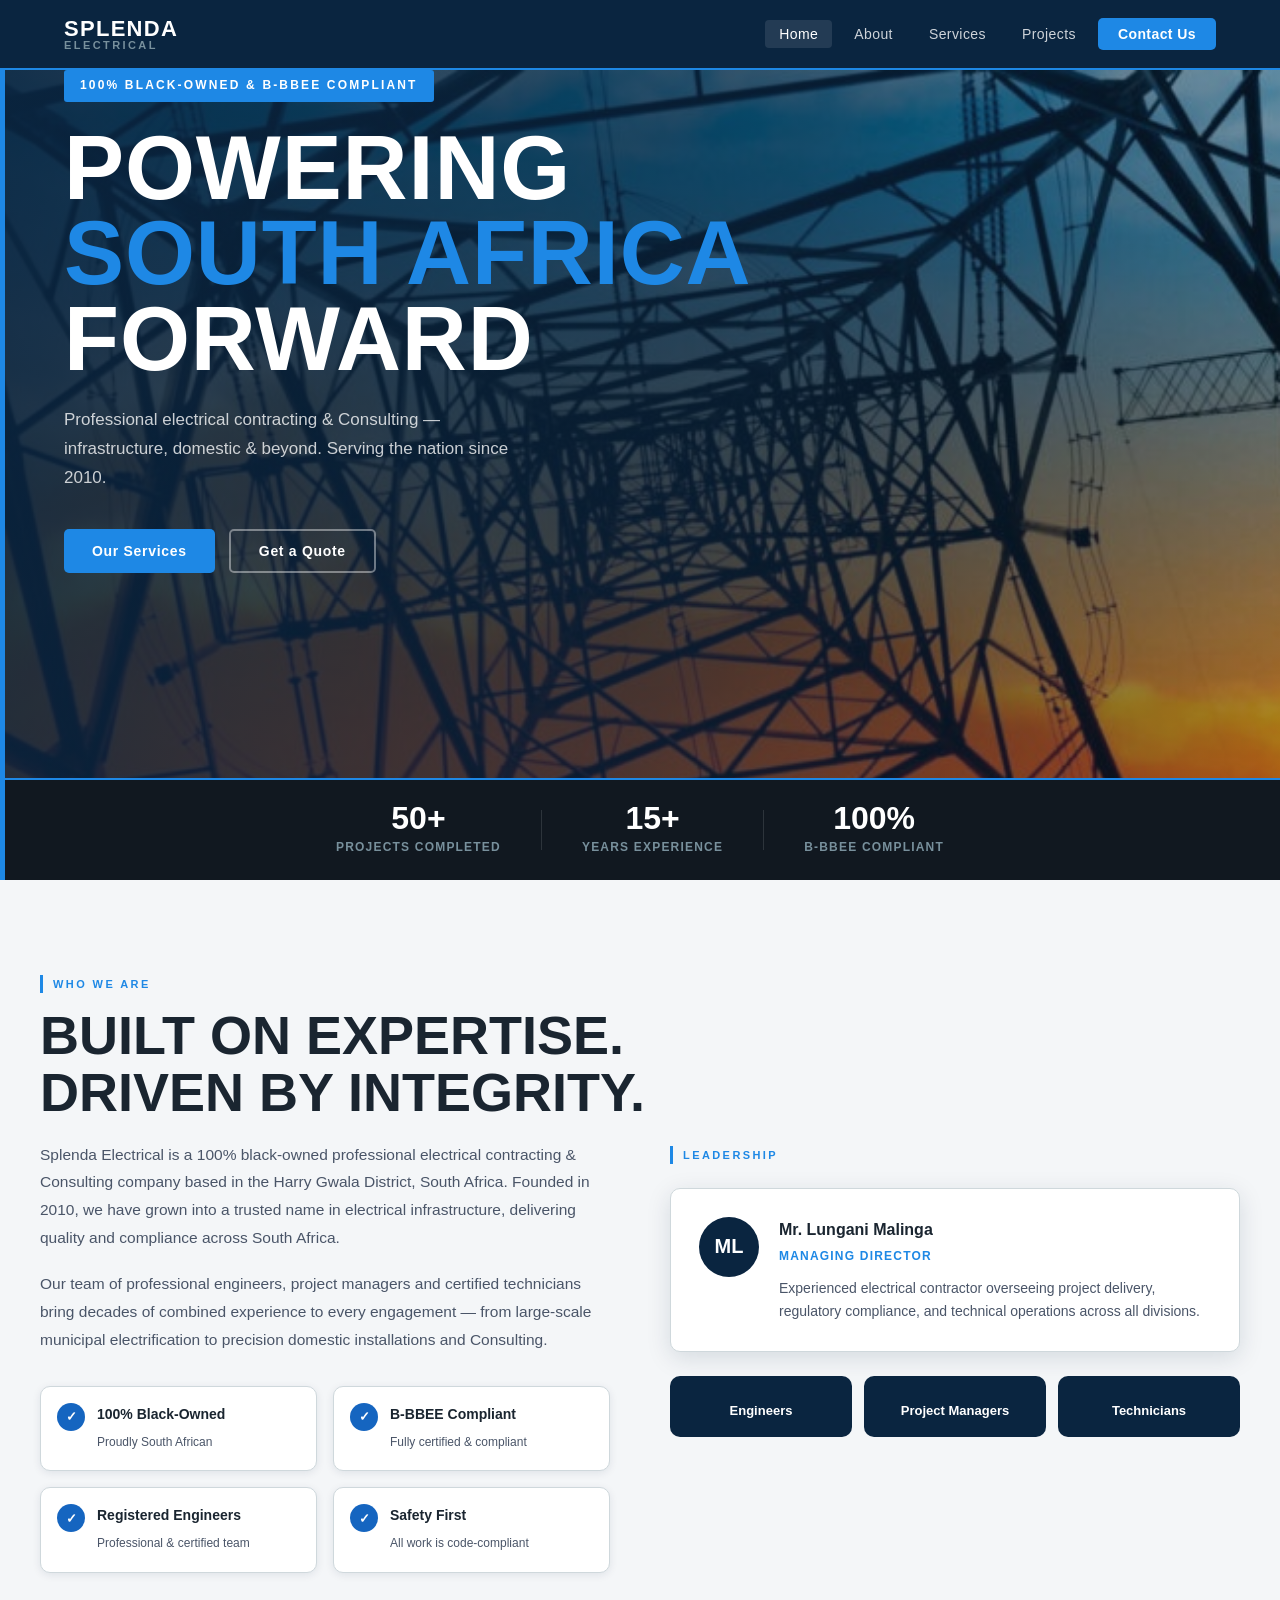
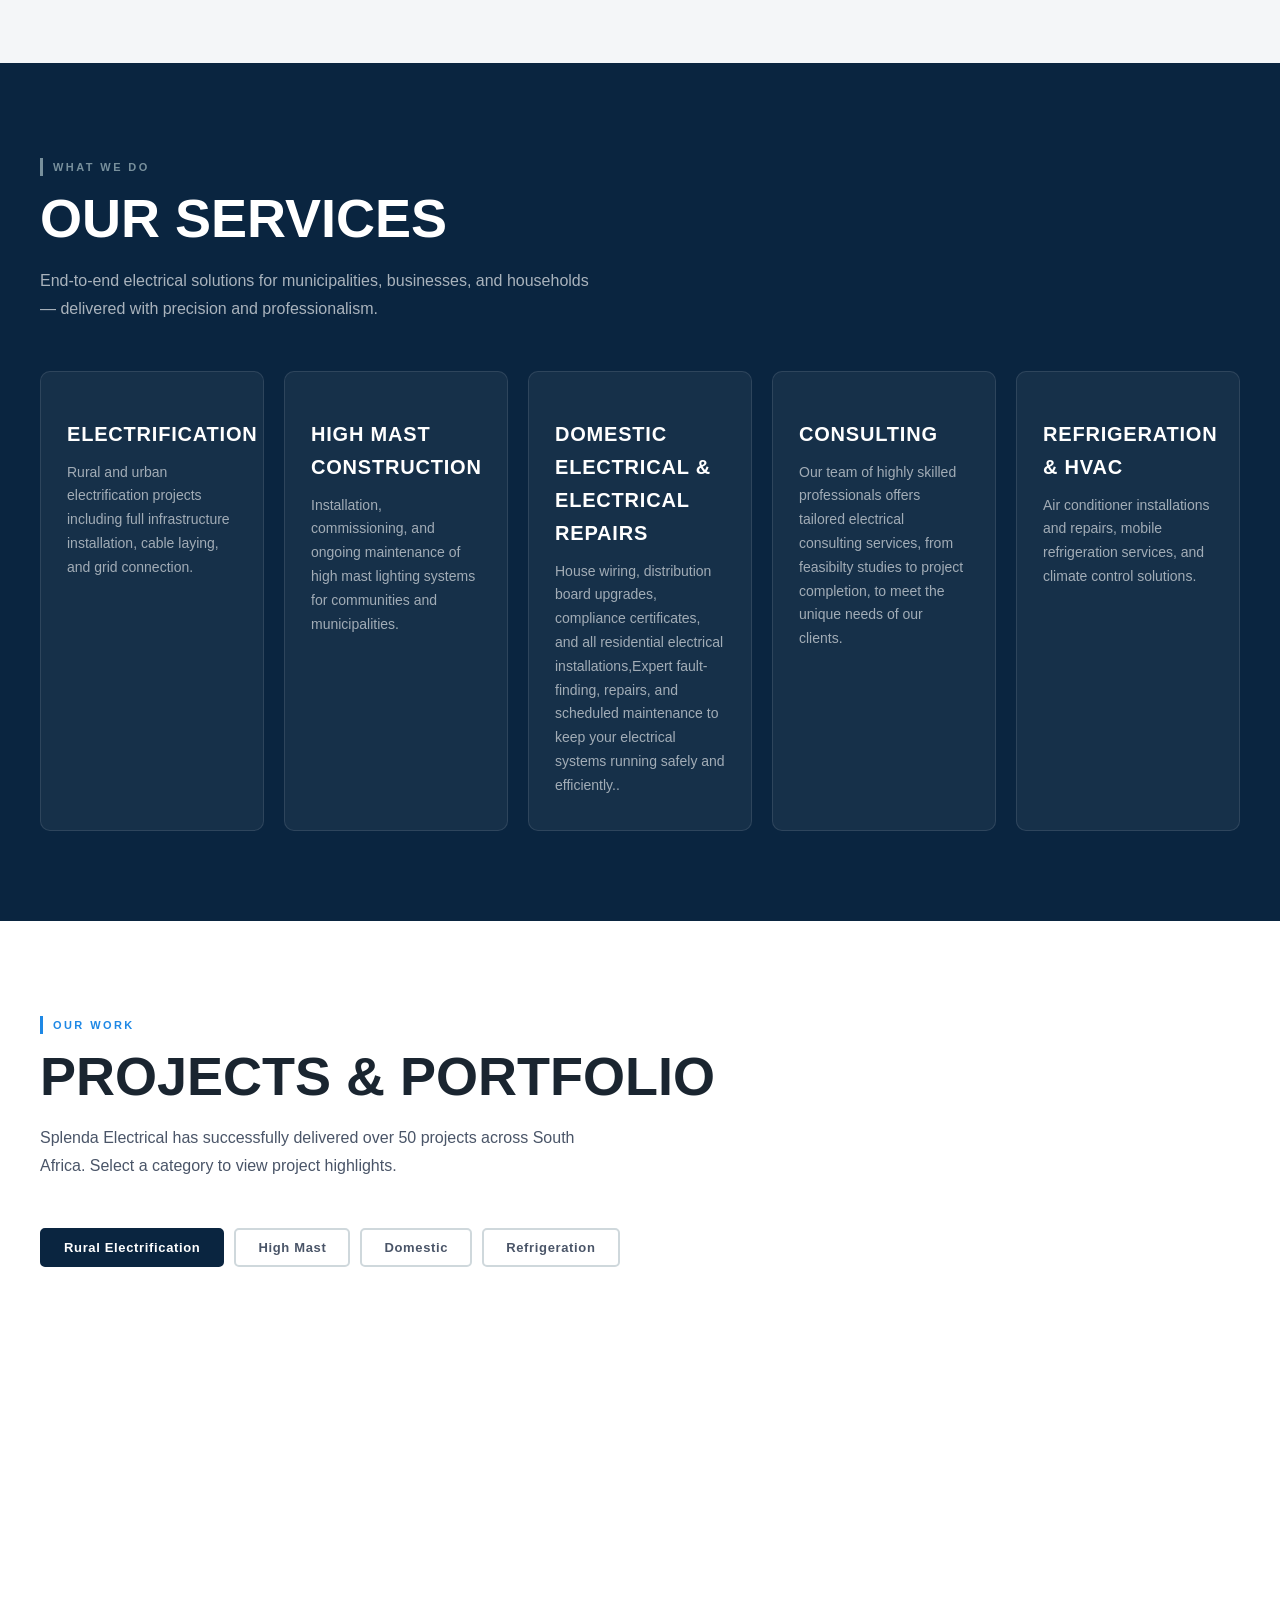
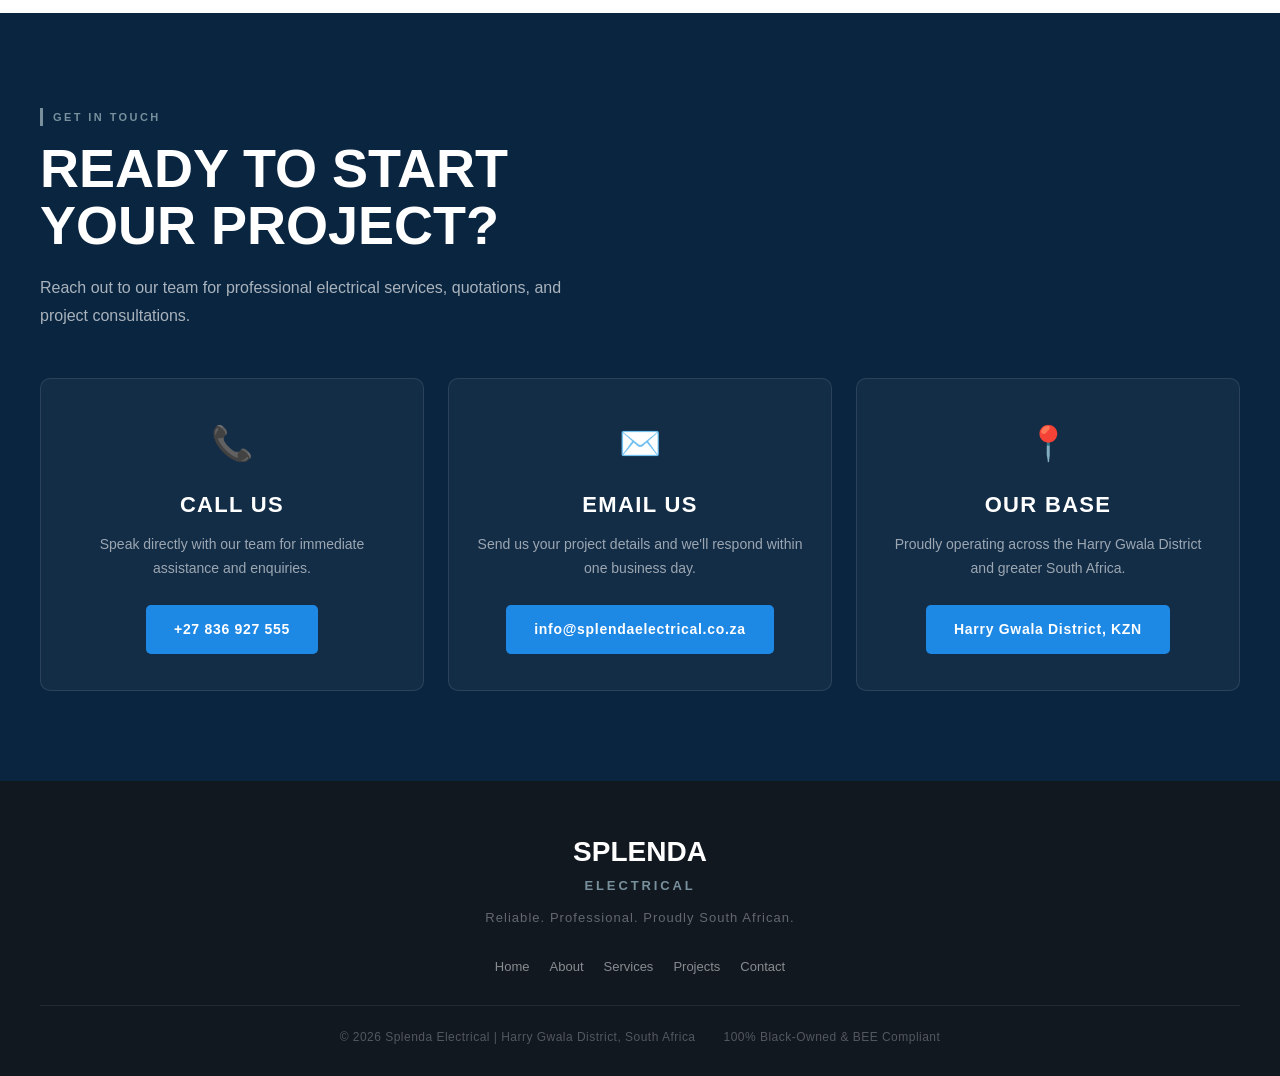
==== commit de57288e: "Fix HTML formatting and structure" ====
--- a/index.html
+++ b/index.html
@@ -39,7 +39,7 @@
   <header id="home">
     <div class="hero-overlay"></div>
     <div class="hero-content">
-      <div class="hero-badge">100% Black-Owned &amp; BEE Compliant</div>
+      <div class="hero-badge">100% Black-Owned &amp; B-BBEE Compliant</div>
       <h1 class="hero-title">
         Powering<br />
         <span class="accent">South Africa</span><br />
@@ -64,7 +64,7 @@
       <div class="stat-divider"></div>
       <div class="stat">
         <span class="stat-num">100%</span>
-        <span class="stat-label">BEE Compliant</span>
+        <span class="stat-label">B-BBEE Compliant</span>
       </div>
     </div>
   </header>
@@ -93,7 +93,7 @@
             <div class="credential-item">
               <div class="credential-icon">✓</div>
               <div>
-                <strong>BEE Compliant</strong>
+                <strong>B-BBEE Compliant</strong>
                 <span>Fully certified &amp; compliant</span>
               </div>
             </div>
